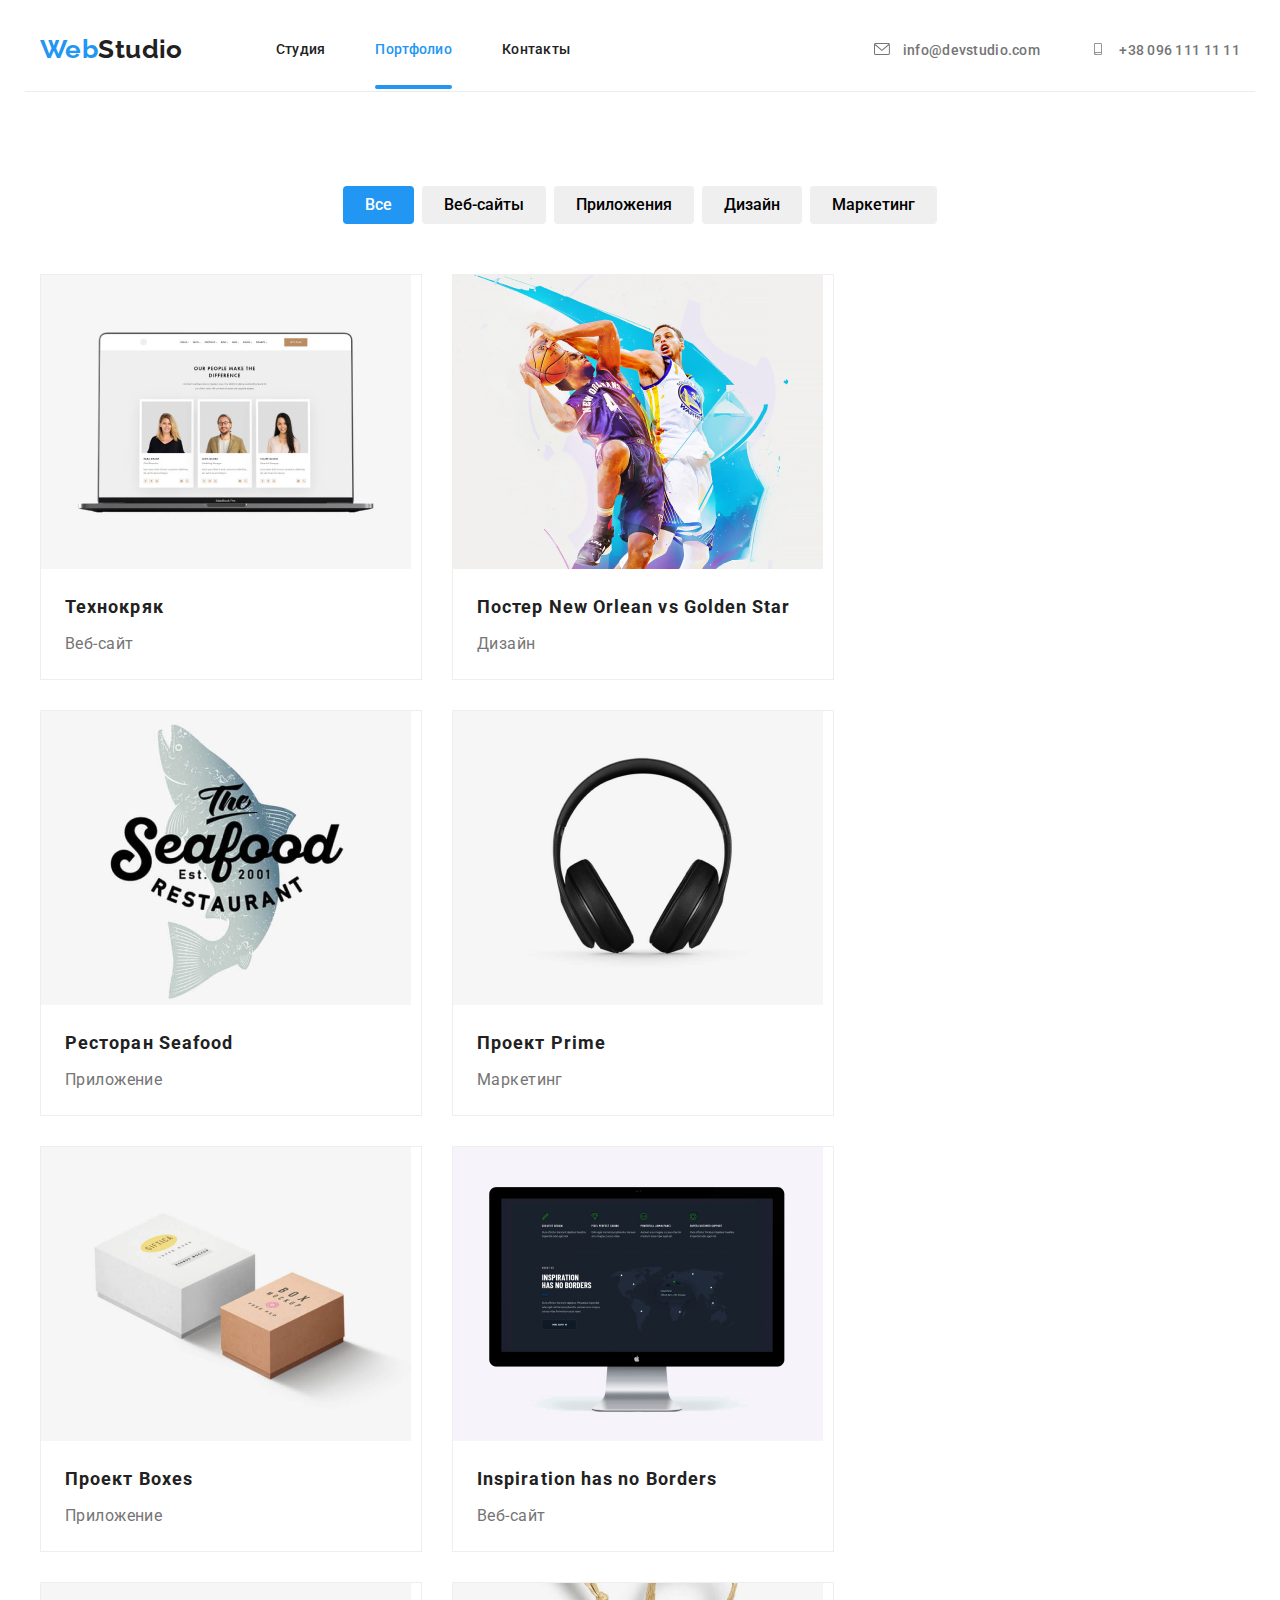
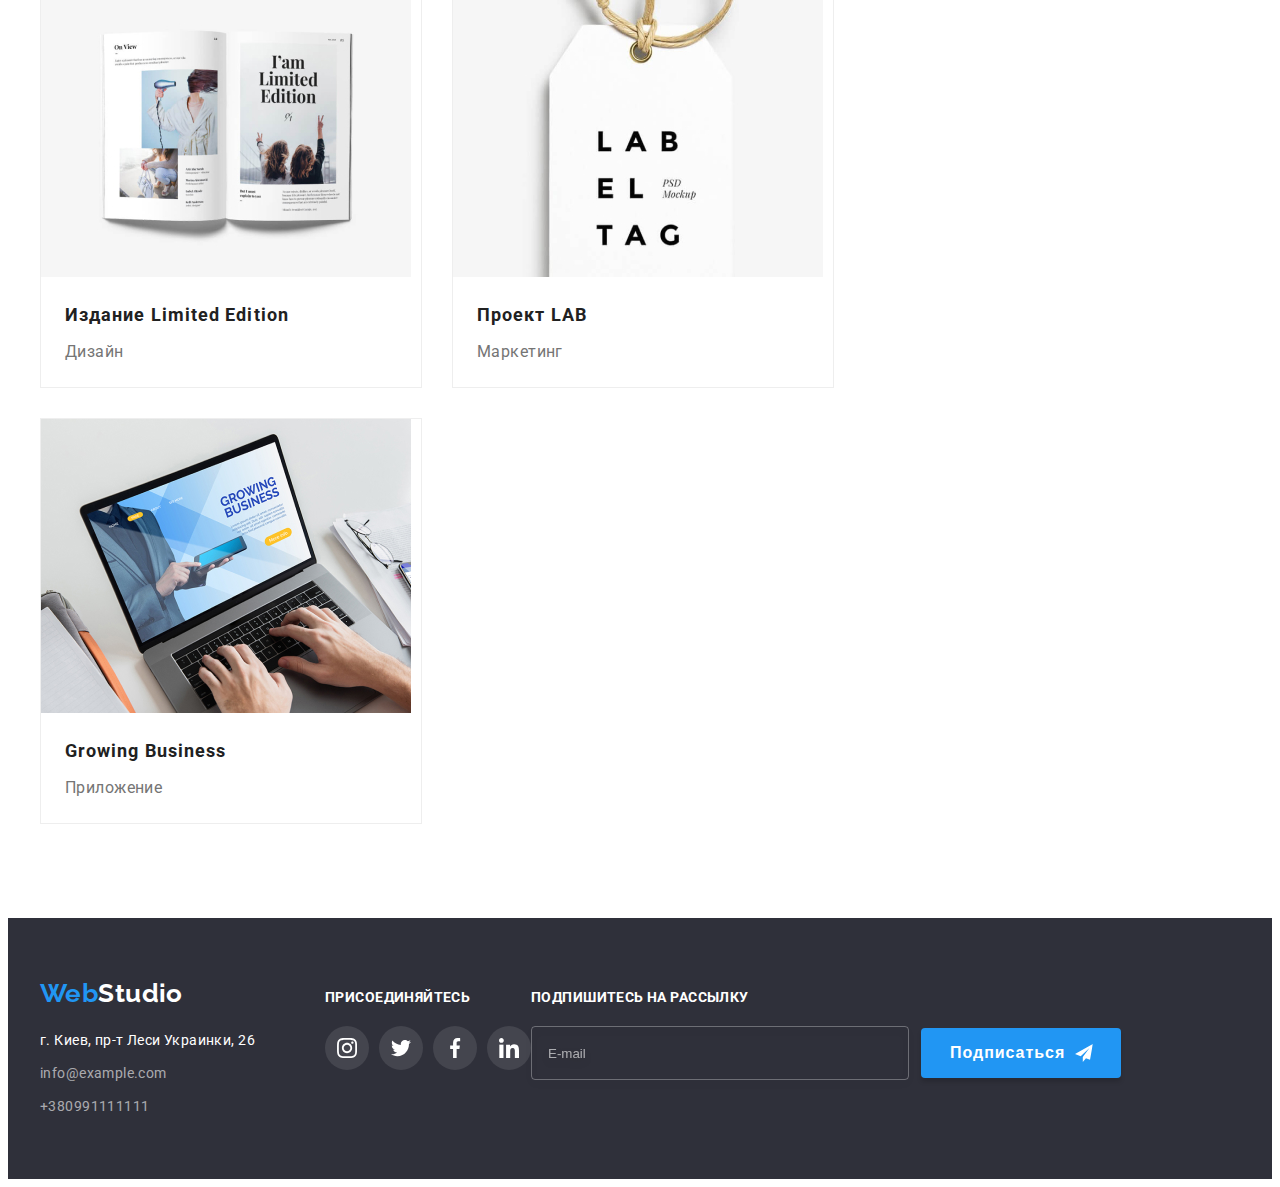
==== portfolio.html @ 0b84aa54 "start" ====
<!DOCTYPE html>
<html lang="en">
<head>
    <meta charset="UTF-8">
    <meta http-equiv="X-UA-Compatible" content="IE=edge">
    <meta name="viewport" content="width=device-width, initial-scale=1.0">
    <title>Portfolio</title>
    <link rel="preconnect" href="https://fonts.googleapis.com">
    <link rel="preconnect" href="https://fonts.gstatic.com" crossorigin>
    <link href="https://fonts.googleapis.com/css2?family=Raleway:wght@700&family=Roboto:wght@400;500;700;900&display=swap" rel="stylesheet">
    <link rel="stylesheet" href="https://cdnjs.cloudflare.com/ajax/libs/modern-normalize/1.1.0/modern-normalize.min.css" integrity="sha512-wpPYUAdjBVSE4KJnH1VR1HeZfpl1ub8YT/NKx4PuQ5NmX2tKuGu6U/JRp5y+Y8XG2tV+wKQpNHVUX03MfMFn9Q==" crossorigin="anonymous" referrerpolicy="no-referrer" />
    <link rel="stylesheet" href="./css/style.css">
</head>
<body>
    <header class="header">
        <div class="container">
            <nav class="header-nav">
                <a href="./index.html" class="logo link">Web<span class="header-logo-span">Studio</span></a>
                <ul class="header-list list">
                    <li class="header-item"><a href="./index.html" class="header-link link">Студия</a></li>
                    <li class="header-item"><a href="#" class="header-link link current">Портфолио</a></li>
                    <li class="header-item"><a href="#" class="header-link link">Контакты</a></li>
                </ul>  
            </nav>   
            <ul class="contact-list list">  
                    <li class="header-item"><a href="mailto:info@devstudio.com" class="header-contacts link">
                        <svg class="header-contact-icon">
                            <use href="./images/icons.svg#icon-mail"></use>
                        </svg>
                        info@devstudio.com</a></li>
                    <li class="header-item"><a href="tel:+380961111111" class="header-contacts link">
                        <svg class="header-contact-icon">
                            <use href="./images/icons.svg#icon-smartphone"></use>
                        </svg>
                        +38 096 111 11 11</a></li>
            </ul>  
        </div>
    </header>
<main>
    <section class="portfolio">
        <div class="container">
            <h1 class="visually-hidden">Портфолио</h1>
            <ul class="portfolio-list-btn list">
                <li class="portfolio-btn-list"><button type="button" class="portfolio-btn list current-btn-portfolio">Все</button></li>
                <li class="portfolio-btn-list"><button type="button" class="portfolio-btn list">Веб-сайты</button></li>
                <li class="portfolio-btn-list"><button type="button" class="portfolio-btn list">Приложения</button></li>
                <li class="portfolio-btn-list"><button type="button" class="portfolio-btn list">Дизайн</button></li>
                <li class="portfolio-btn-list"><button type="button" class="portfolio-btn list">Маркетинг</button></li>
            </ul>
            <ul class="cards-list list">
                <li class="cards-item">
                    <a href="#" class="cards-link link">
                        <div class="animation-overlay">
                            <img src="./images/portfolio1.jpg" alt="Веб-сайт">
                            <p class="overlay">
                                Ресурс предлагает комплексные предложения с разным уровнем функционала и сервисов.
                                Все это позволит посетителю получить исчерпывающие сведения о компании или частном лице.
                            </p>
                        </div>
                        <div class="text-wrapper">
                            <h3 class="portfolio-title">Технокряк</h3>
                            <p class="portfolio-text">Веб-сайт</p>
                        </div>
                    </a>
                </li>
                <li class="cards-item">
                    <a href="#" class="cards-link link">
                        <div class="animation-overlay">
                            <img src="./images/portfolio2.jpg" alt="Постер New Orlean vs Golden Star">
                            <p class="overlay">
                                Ресурс предлагает комплексные предложения с разным уровнем функционала и сервисов.
                                Все это позволит посетителю получить исчерпывающие сведения о компании или частном лице.
                            </p>
                        </div>
                        <div class="text-wrapper">
                            <h3 class="portfolio-title">Постер New Orlean vs Golden Star</h3>
                            <p class="portfolio-text">Дизайн</p>
                        </div>
                    </a>   
                </li>
                <li class="cards-item">
                    <a href="" class="cards-link link">
                        <div class="animation-overlay">
                            <img src="./images/portfolio3.jpg" alt="Ресторан Seafood" width="370">
                            <p class="overlay">
                                Ресурс предлагает комплексные предложения с разным уровнем функционала и сервисов.
                                Все это позволит посетителю получить исчерпывающие сведения о компании или частном лице.
                            </p>
                        </div>        
                        <div class="text-wrapper">
                            <h3 class="portfolio-title">Ресторан Seafood</h3>
                            <p class="portfolio-text">Приложение</p>
                        </div> 
                    </a>
                </li>
                <li class="cards-item">
                    <a href="" class="cards-link link">
                        <div class="animation-overlay">
                            <img src="./images/portfolio4.jpg" alt="Проект Prime" width="370">
                            <p class="overlay">
                                Ресурс предлагает комплексные предложения с разным уровнем функционала и сервисов.
                                Все это позволит посетителю получить исчерпывающие сведения о компании или частном лице.
                            </p>
                        </div>
                        <div class="text-wrapper">
                            <h3 class="portfolio-title">Проект Prime</h3>
                            <p class="portfolio-text">Маркетинг</p>
                        </div>
                    </a>
                </li>
                <li class="cards-item">
                    <a href="#" class="cards-link link">
                        <div class="animation-overlay">
                            <img src="./images/portfolio5.jpg" alt="Проект Boxes" width="370">
                            <p class="overlay">
                                Ресурс предлагает комплексные предложения с разным уровнем функционала и сервисов.
                                Все это позволит посетителю получить исчерпывающие сведения о компании или частном лице.
                            </p>
                        </div>
                        <div class="text-wrapper">
                            <h3 class="portfolio-title">Проект Boxes</h3>
                            <p class="portfolio-text">Приложение</p>
                        </div>
                    </a>
                </li>
                <li class="cards-item">
                    <a href="#" class="cards-link link">
                        <div class="animation-overlay">
                            <img src="./images/portfolio6.jpg" alt="Inspiration has no Borders" width="370">
                            <p class="overlay">
                                Ресурс предлагает комплексные предложения с разным уровнем функционала и сервисов.
                                Все это позволит посетителю получить исчерпывающие сведения о компании или частном лице.
                            </p>
                        </div>
                        <div class="text-wrapper">
                            <h3 class="portfolio-title">Inspiration has no Borders</h3>
                            <p class="portfolio-text">Веб-сайт</p>
                        </div>
                    </a>
                </li>
                <li class="cards-item">
                    <a href="#" class="cards-link link">
                        <div class="animation-overlay">
                            <img src="./images/portfolio7.jpg" alt="Издание Limited Edition" width="370">
                            <p class="overlay">
                                Ресурс предлагает комплексные предложения с разным уровнем функционала и сервисов.
                                Все это позволит посетителю получить исчерпывающие сведения о компании или частном лице.
                            </p>
                        </div>
                        <div class="text-wrapper">
                            <h3 class="portfolio-title">Издание Limited Edition</h3>
                            <p class="portfolio-text">Дизайн</p>
                        </div>
                    </a>
                </li>
                <li class="cards-item">
                    <a href="#" class="cards-link link">
                        <div class="animation-overlay">
                            <img src="./images/portfolio8.jpg" alt="Проект LAB" width="370">
                            <p class="overlay">
                                Ресурс предлагает комплексные предложения с разным уровнем функционала и сервисов.
                                Все это позволит посетителю получить исчерпывающие сведения о компании или частном лице.
                            </p>
                        </div>
                        <div class="text-wrapper">
                            <h3 class="portfolio-title">Проект LAB</h3>
                            <p class="portfolio-text">Маркетинг</p>
                        </div>
                    </a>
                </li>
                <li class="cards-item">
                    <a href="#" class="cards-link link">
                        <div class="animation-overlay">
                            <img src="./images/portfolio9.jpg" alt="Growing Business" width="370">
                            <p class="overlay">
                                Ресурс предлагает комплексные предложения с разным уровнем функционала и сервисов.
                                Все это позволит посетителю получить исчерпывающие сведения о компании или частном лице.
                            </p>
                        </div>
                        <div class="text-wrapper">
                            <h3 class="portfolio-title">Growing Business</h3>
                            <p class="portfolio-text">Приложение</p>
                        </div>
                    </a>
                </li>
            </ul> 
        </div>
    </section>
</main>  
<footer class="footer">
    <div class="container">
        <address class="footer-address">
        <a href="./index.html" class="footer-logo link">Web<span class="footer-logo-span">Studio</span></a>
            <div class="footer-item">
                <ul class="footer-list list">
                    <li><a href="https://goo.gl/maps/cSgDXWEeevy2cfZU7"  class="footer-adress link" target="_blank" rel="noopener, noindex, nofollow" >г. Киев, пр-т Леси Украинки, 26</a></li>
                    <li><a href="mailto:info@example.com"  class="footer-contacts link">info@example.com</a></li>
                    <li><a href="tel:+380991111111"  class="footer-contacts link">+380991111111</a></li>
                </ul>
            </div>
        </address>  
        <div class="join">
            <h2 class="join-title">присоединяйтесь</h2>
            <ul class="join-soc">
                <li class="join-icon list">
                    <a href="" class="join-link">
                        <svg class="join-logo" width="20" height="20">
                            <use href="./images/icons.svg#icon-instagram"></use>
                        </svg>
                    </a>
                </li>
                <li class="join-icon list">
                    <a href="" class="join-link">
                        <svg class="join-logo" width="20" height="20">
                            <use href="./images/icons.svg#icon-twitter"></use>
                        </svg>
                    </a>
                </li>
                <li class="join-icon list">
                    <a href="" class="join-link">
                        <svg class="join-logo" width="20" height="20">
                            <use href="./images/icons.svg#icon-facebook"></use>
                        </svg>
                    </a>
                </li>
                <li class="join-icon list">
                    <a href="" class="join-link">
                        <svg class="join-logo" width="20" height="20">
                            <use href="./images/icons.svg#icon-linkedin"></use>
                        </svg>
                    </a>
                </li>
            </ul>
        </div>
        <form>
            <label class="mailing-label" for="user-email">Подпишитесь на рассылку</label>
            <div class="mailing-list">
                <input type="text" class="mailing-input" name="user-email" id="user-email" placeholder="E-mail">
                <button type="submit" class="submit-btn-mailing">Подписаться
                    <svg class="mailing-send" width="24" height="24">
                        <use href="./images/icons.svg#icon-send"></use>
                    </svg>
                </button>
            </div>
        </form>
    </div>   
</footer>
</body>
</html>
---- css/style.css ----
:root {
    --primarly-black-color: #212121;
    --primarly-gray-color:#757575;
    --hero-color:#2F303A;
    --primarly-white-color:#FFFFFF;
    --accent-color:#2196F3;
    --footer-contacts: rgba(255, 255, 255, 0.6);
    --icon-color: #AFB1B8;

}
p,h1,h2,h3,h4,h5,h6 {
    margin: 0;
}
ul, ol {
    padding-left: 0;
    margin: 0;
}
body {
    font-family: 'Roboto',Tahoma,sans-serif;
    font-size: 14px;
    letter-spacing: 0.03em;
    color: var(--primarly-black-color);
    background-color: var(--primarly-white-color);
}
img {
    display: block;
    max-width: 100%;
    height: auto;
}
.list  {
    list-style: none;
}
.container {
    width: 1200px;
    padding-left: 15px;
    padding-right: 15px;
    margin: 0 auto;
}
.link{
    text-decoration: none;
}
.header-logo-span {
    color: var(--primarly-black-color);
}
.footer-logo-span {
    color: var(--primarly-white-color)
}
.current-btn-portfolio {
    background-color: var(--accent-color);
    color: var(--primarly-white-color);
}
.visually-hidden {
    position: absolute;
    white-space: nowrap;
    width: 1px;
    height: 1px;
    overflow: hidden;
    border: 0;
    padding: 0;
    clip: rect(0 0 0 0);
    clip-path: inset(50%);
    margin: -1px;
  }
  .section {
      padding-top: 94px;
      padding-bottom: 94px;
  }
/* header */
.header .container{
    display: flex;
    align-items: center;
    justify-content: center;
    border-bottom: 1px solid #ECECEC;
}
.header-nav {
    display: flex;
    align-items: center;
}
.header-link {
    display: block;
    padding: 32px 0;
    position: relative;
}
.current::after {
    content: "";
    width: 100%;
    height: 4px;
    position: absolute;
    display: block;
    background-color: var(--accent-color);
    border-radius: 2px;
    bottom: 0;
}

.header-list {
    display: flex;
    align-items: center;
}
.header-item:not(:last-child) {
    margin-right: 50px;
}
.contact-list{
    display: flex;
    margin-left: auto;
    fill: var(--accent-color);
}

.logo {
    font-family: 'Raleway';
    font-style: normal;
    font-weight: 700;
    font-size: 26px;
    line-height: 31px;
    color:var(--accent-color);
    margin-right: 93px;
}

.header-link,.header-contacts {
    font-family: inherit;
    font-weight: 500;
    line-height: 1.14;
    letter-spacing: 0.02em;
    color: var(--primarly-black-color);
    transition: color 250ms cubic-bezier(0.4, 0, 0.2, 1)
}

.header-link:hover,
.header-link:focus {
    color:var(--accent-color)
}

.header-contacts{
    color: var(--primarly-gray-color);
    display: block;
    padding: 32px 0;
}

.header-contacts:hover,
.header-contacts:focus,
.footer-contacts:hover,
.footer-contacts:focus,
.current {
    color:var(--accent-color);
}
.header-contact-icon{
    width: 16px;
    height: 12px;
    fill: currentColor;
    margin-right: 10px;
    padding-top: 3px;
}

/* hero */
.hero-btn {
    min-width: 200px;
    height: 50px;
    box-shadow: 0px 4px 4px rgba(0, 0, 0, 0.15);
    border-radius: 4px;
    font-family: inherit;
    font-weight: 700;
    font-size: 16px;
    line-height: 1.87;
    color: var(--primarly-white-color);
    background-color: var(--accent-color);
    cursor: pointer;
    margin-left: auto;
    margin-right: auto;
    border: none;
}
.hero{
    background-color:var(--hero-color) ;
    padding: 200px 0;
    text-align: center;
    background-image:linear-gradient(
    rgba(47, 48, 58, 0.4),
    rgba(47, 48, 58, 0.4)), 
    url(../images/hero-bg.jpg);
    background-repeat: no-repeat;
    background-size: cover;
    max-width: 1600px;
    margin: 0 auto;
}
.hero-title {
    font-family:inherit;
    font-weight: 900;
    font-size: 44px;
    line-height: 1.36;
    text-align: center;
    letter-spacing: 0.06em;
    text-transform: uppercase;
    color:var(--primarly-white-color);
    max-width: 696px;
    margin-left: auto;
    margin-right: auto;
    margin-bottom: 30px;
}

/* description */
.description {
    padding: 94px 0;
}
.description-list {
    display: flex;
    align-items: center;
}
.description-item:not(:last-child) {
    margin-right: 30px;
}
.description-title{
    font-size: 14px;
    line-height: 1.14;
    text-transform: uppercase;
    color: var(--primarly-black-color);
    margin-bottom: 10px;
}
.description-text {
    font-weight: 400;
    font-size: 14px;
    line-height: 1.71;
    color: var(--primarly-gray-color);
}
.description-soc-item {
    width: 270px;
    height: 120px;
    background-color: #F5F4FA;
    border-radius: 4px;
    display: flex;
    justify-content: center;
    align-items: center;
    margin-bottom: 30px;
}
.description-soc-icon {
    width: 70px;
    height: 70px;
}
/* title */
.about {
    padding-bottom: 94px;
    padding-top: 0;
}
.about-list {
    display: flex;
}
.section-title {
    font-weight: 700;
    font-size: 36px;
    line-height: 42px;
    text-align: center;
    color: var(--primarly-black-color);
    margin-bottom: 50px;

}
.about-item + .about-item {
    margin-left: 30px;
}
.about-overlay {
    position: relative;
}
.about-text{
    position: absolute;
    bottom: 0;
    font-weight: 700;
    font-size: 14px;
    line-height: 1.14;
    text-align: center;
    text-transform: uppercase;
    color: var(--primarly-white-color);
    background-color: rgba(47, 48, 58, 0.8);
    width: 100%;
    height: 70px;
    display: flex;
    justify-content: center;
    align-items: center;
}
/* team */
.team{
    background-color: #F5F4FA;
}
.team-item {
    align-items: center;
}
.team-name {
    font-weight: 500;
    font-size: 16px;
    line-height: 1.18;
    color: var(--primarly-black-color);
    margin-bottom: 10px;
}
.team-role {
    font-weight: 400;
    font-size: 16px;
    line-height: 1.18;
    color: var(--primarly-gray-color);
    margin-bottom: 16px;
}
.team-item {
    flex-basis: calc((100% - 120px)/3);
    margin-left: 30px;
    box-shadow: 0px 1px 3px rgba(0, 0, 0, 0.12), 0px 1px 1px rgba(0, 0, 0, 0.14), 0px 2px 1px rgba(0, 0, 0, 0.2);
    border-radius: 0px 0px 4px 4px;
    background-color: var(--primarly-white-color);
}
.team-list{
    display: flex;
    margin-left: -30px;
}
.team-text {
    text-align: center;
    padding: 30px 10px;
}
.team-name-soc-list {
    display: flex;
    justify-content: center;
}
.team-name-soc-link {
    width: 44px;
    height: 44px;
    background-color:var(--primarly-white-color);
    border-radius: 50%;
    display: flex;
    justify-content: center;
    align-items: center;
    fill: var(--icon-color);
}
.team-name-soc-link:hover,
.team-name-soc-link:focus {
    background-color: var(--accent-color);
    fill: var(--primarly-white-color);
}
.team-name-soc-item + .team-name-soc-item {
    margin-left: 10px;
}
/* clients */
.regular-clients-link {
    width: 170px;
    height: 92px;
    border: 1px solid #AFB1B8;
    box-sizing: border-box;
    border-radius: 4px;
    display: flex;
    justify-content: center;
    align-items: center;
    fill: var(--icon-color);

}
.regular-clients-link:hover,
.regular-clients-link:focus {
    border-color: var(--accent-color);
    fill: var(--accent-color);
}
.clients-item{
    display: flex;
    justify-content: center;
    align-items: center;
}
.clients-list:not(:last-child) {
    margin-right: 30px;
}
/* footer */
.footer {
    background-color: var(--hero-color);
    padding-top: 60px;
    padding-bottom: 60px;
    display: flex;
    align-items: baseline;
}
.footer .container {
    display: flex;
    align-items: baseline;
}
.footer-logo {
    font-family: 'Raleway';
    font-style: normal;
    font-weight: 700;
    font-size: 26px;
    line-height: 31px;
    color:var(--accent-color);
    display: block;
    margin-bottom: 20px;
}
.footer-list li:not(:last-child) {
    margin-bottom: 9px;
}
.footer-adress{
    font-family:inherit;
    font-style: normal;
    font-weight: 400;
    line-height: 1.71;
    color: var(--primarly-white-color)
}
.footer-contacts,
.footer-adress {
    font-family:inherit;
    font-style: normal;
    font-weight: 400;
    line-height: 1.71;
    color: var(--primarly-gray-color);
}
.footer-contacts {
    color: var(--footer-contacts);
}
.footer-adress {
    color: var(--primarly-white-color);
    padding-bottom: 9px;
}
.footer-item{
    display: flex;
    align-items: baseline;
    margin-top: 9px;
}
.footer-logo-item {
    padding-bottom: 20px;
}
.footer-mail{
    margin-bottom: 9px;
}
.join {
    margin-left: 70px;
}
.join-title {
    font-family: inherit;
    font-style: normal;
    font-weight: 700;
    font-size: 14px;
    line-height: 1.14;
    text-transform: uppercase;
    color: var(--primarly-white-color);
    margin-bottom: 20px;
}
.join-soc {
    display: flex;
    justify-content: center;
}
.join-icon + .join-icon{
    margin-left: 10px;
}
.join-link{
    display: flex;
    justify-content: center;
    align-items: center;
    width: 44px;
    height: 44px;
    background-color: rgba(255, 255, 255, 0.1);
    border-radius: 50%;
    fill: var(--primarly-white-color);
}
.join-link:hover,
.join-link:focus {
    background-color: var(--accent-color);
    fill: var(--primarly-white-color);
}
/* portfolio */
.portfolio {
    padding: 94px 0;
}
.portfolio-btn, .current-btn-portfolio {
    font-family: inherit;
    border-radius: 4px;
    border: none;
    padding: 6px 22px;
    font-style: normal;
    font-weight: 500;
    font-size: 16px;
    line-height: 26px;
    cursor: pointer;
}
.portfolio-btn-list:not(:last-child) {
    margin-right: 8px;
}
.portfolio-btn:hover,
.portfolio-btn:focus {
    background-color: var(--accent-color);
    color: var(--primarly-white-color);
    box-shadow: 0px 3px 1px rgba(0, 0, 0, 0.1), 0px 1px 2px rgba(0, 0, 0, 0.08), 0px 2px 2px rgba(0, 0, 0, 0.12);
}
.portfolio-list-btn {
    display: flex;
    align-items: center;
    justify-content: center;
    margin-bottom: 50px;
}
.cards-list {
    display: flex;
    flex-wrap: wrap;
    margin-left: -30px;
    margin-bottom: -30px;
}
.cards-item {
    margin-left: 30px;
    margin-bottom: 30px;
    width: calc((100% - 90px) / 3);
    background-color: var(--primarly-white-color);
    border: 1px solid #EEEEEE;
}

.cards-link:hover,
.cards-link:focus {
    cursor: pointer;
    box-shadow: 0px 1px 1px rgba(0, 0, 0, 0.12), 0px 4px 4px rgba(0, 0, 0, 0.06), 1px 4px 6px rgba(0, 0, 0, 0.16);
}
.cards-link:hover .overlay,
.cards-link:focus .overlay {
    transform: translateY(0%);
} 
.animation-overlay {
    position: relative;
    overflow: hidden;
}
.overlay {
    position: absolute;
    top: 0;
    font-weight: 400;
    font-size: 18px;
    line-height: 1.56;
    color: var(--primarly-white-color);
    background-color: rgba(33, 150, 243, 0.9);
    padding: 63px 24px;
    width: 100%;
    height: 100%;
    transform: translateY(100%);
    transition: transform 250ms linear;
}
.text-wrapper {
    padding: 20px 24px;
}
.portfolio-title {
    margin-bottom: 4px;
    font-weight: 700;
    font-size: 18px;
    line-height: 2;
    letter-spacing: 0.06em;
    color: var(--primarly-black-color);
}
.portfolio-text {
    color: var(--primarly-gray-color);
    font-weight: 400;
    font-size: 16px;
    line-height: 1.88;
}
/* backdrop */
.backdrop {
    position: fixed;
    width: 100%;
    height: 100%;
    top: 0;
    background-color: rgba(0, 0, 0, 0.2);
    transition: opacity 250ms, visibility 250ms;
}
.modal {
    width: 528px;
    min-height: 581px;
    background-color: var(--primarly-white-color);
    box-shadow: 0px 1px 3px rgba(0, 0, 0, 0.12), 0px 1px 1px rgba(0, 0, 0, 0.14), 0px 2px 1px rgba(0, 0, 0, 0.2);
    border-radius: 4px;
    position: absolute;
    padding: 40px;
    top: 50%;
    left: 50%;
    transform: translate(-50%, -50%);
}
.modal-closed-btn {
    position: absolute;
    top: 8px;
    right: 8px;
    width: 30px;
    height: 30px;
    border-radius:50%;
    background-color: transparent;
    border: 1px solid rgba(0, 0, 0, 0.1);
    cursor: pointer;
    box-sizing: border-box;
}
.modal-closed-btn:hover,
.modal-closed-btn:focus {
    fill: var(--accent-color);
    transition: fill 250ms;
}
.is-hidden {
    opacity: 0;
    pointer-events: none;
    visibility: hidden;
}
.modal-field {
    margin-bottom: 10px;
}
.modal-field-area {
    margin-bottom: 20px;
}
.modal-field-policy {
    margin-bottom: 30px;
}
.modal-title {
    font-weight: 700;
    font-size: 20px;
    line-height: 0.76;
    text-align: center;
    color: var(--primarly-black-color);
    margin-bottom: 12px;
}
.modal-input {
    width: 100%;
    height: 40px;
    box-sizing: border-box;
    border-radius: 4px;
    border: 1px solid rgba(33, 33, 33, 0.2);
    padding-left: 42px;
    outline: none;
    transition: border-color 250ms cubic-bezier(0.4, 0, 0.2, 1)
}
.modal-input:focus {
    border-color: var(--accent-color);
}
.modal-input:focus + .input-icon {
    fill: var(--accent-color);
}
.modal-input-wrap {
    position: relative;
}
.input-icon {
    position: absolute;
    left: 15px;
    top: 50%;
    transform: translateY(-50%);
    transition: fill 250ms cubic-bezier(0.4, 0, 0.2, 1);
}
.modal-label {
    font-weight: 400;
    font-size: 12px;
    line-height: 1.16;
    letter-spacing: 0.01em;
    color: var(--primarly-gray-color);
    margin-bottom: 4px;
    display: block;
}
.modal-text {
    box-sizing: border-box;
    width: 448px;
    height: 120px;
    border-radius: 4px;
    border: 1px solid rgba(33, 33, 33, 0.2);
    padding: 16px 12px;
    resize: none;
}
.check-text {
    font-size: 14px;
    color: var(--primarly-gray-color);
    display: flex;
    align-items: center;
    justify-content: center;
    margin-bottom: 30px;
}
.check-text::before {
    content: '';
    width: 16px;
    height: 15px;
    border: 2px solid var(--primarly-black-color);
    border-radius: 3px;
    margin-right: 9px;
}
.input-check:checked + .check-text::before {
    background-color: var(--accent-color);
    border: none;
    background-image: url(../images/check.svg);
    background-repeat: no-repeat;
    background-position: center;
}
.policy {
    margin-left: 4px;
    color: var(--accent-color);
}
.submit-btn-modal {
    display: flex;
    align-items: center;
    justify-content: center;
}
.submit-modal {
    width: 200px;
    height: 50px;
    font-size: 16px;
    font-weight: 700;
    line-height: 1.88;
    letter-spacing: 0.06em;
    box-shadow: 0px 4px 4px rgba(0, 0, 0, 0.15);
    border-radius: 4px;
    border: none;
    color: var(--primarly-white-color);
    background-color: var(--accent-color);
    display: flex;
    align-items: center;
    justify-content: center;
    cursor: pointer;
}
.mailing {
    margin-left: 93px;
}
.mailing-list{
    display: flex;
    align-items: center;
    justify-content: center;
}
.mailing-label {
    display: flex;
    width: 219px;
    height: 16px;
    font-weight: 700;
    line-height: 1.14;
    text-transform: uppercase;
    color: var(--primarly-white-color);
    margin-bottom: 20px;
    cursor: pointer;
}
.mailing-input {
    width: 358px;
    height: 50px;
    border: 1px solid rgba(255, 255, 255, 0.3);
    filter: drop-shadow(0px 4px 4px rgba(0, 0, 0, 0.15));
    border-radius: 4px;
    background-color: transparent;
    padding-left: 16px;
    color: var(--primarly-white-color);
}
.mailing-input::placeholder {
    color: rgba(255, 255, 255, 0.6)
}
.submit-btn-mailing {
    display: flex;
    align-items: center;
    justify-content: center;
    width: 200px;
    height: 50px;
    padding: 10px 28px 10px 29px;
    font-weight: 700;
    font-size: 16px;
    line-height: 1.88;
    letter-spacing: 0.06em;
    color: var(--primarly-white-color);
    background-color: var(--accent-color);
    box-shadow: 0px 4px 4px rgba(0, 0, 0, 0.15);
    border-radius: 4px;
    border: none;
    margin-left: 12px;
}
.mailing-send {
    margin-left: 10px;
    fill: var(--primarly-white-color);
}
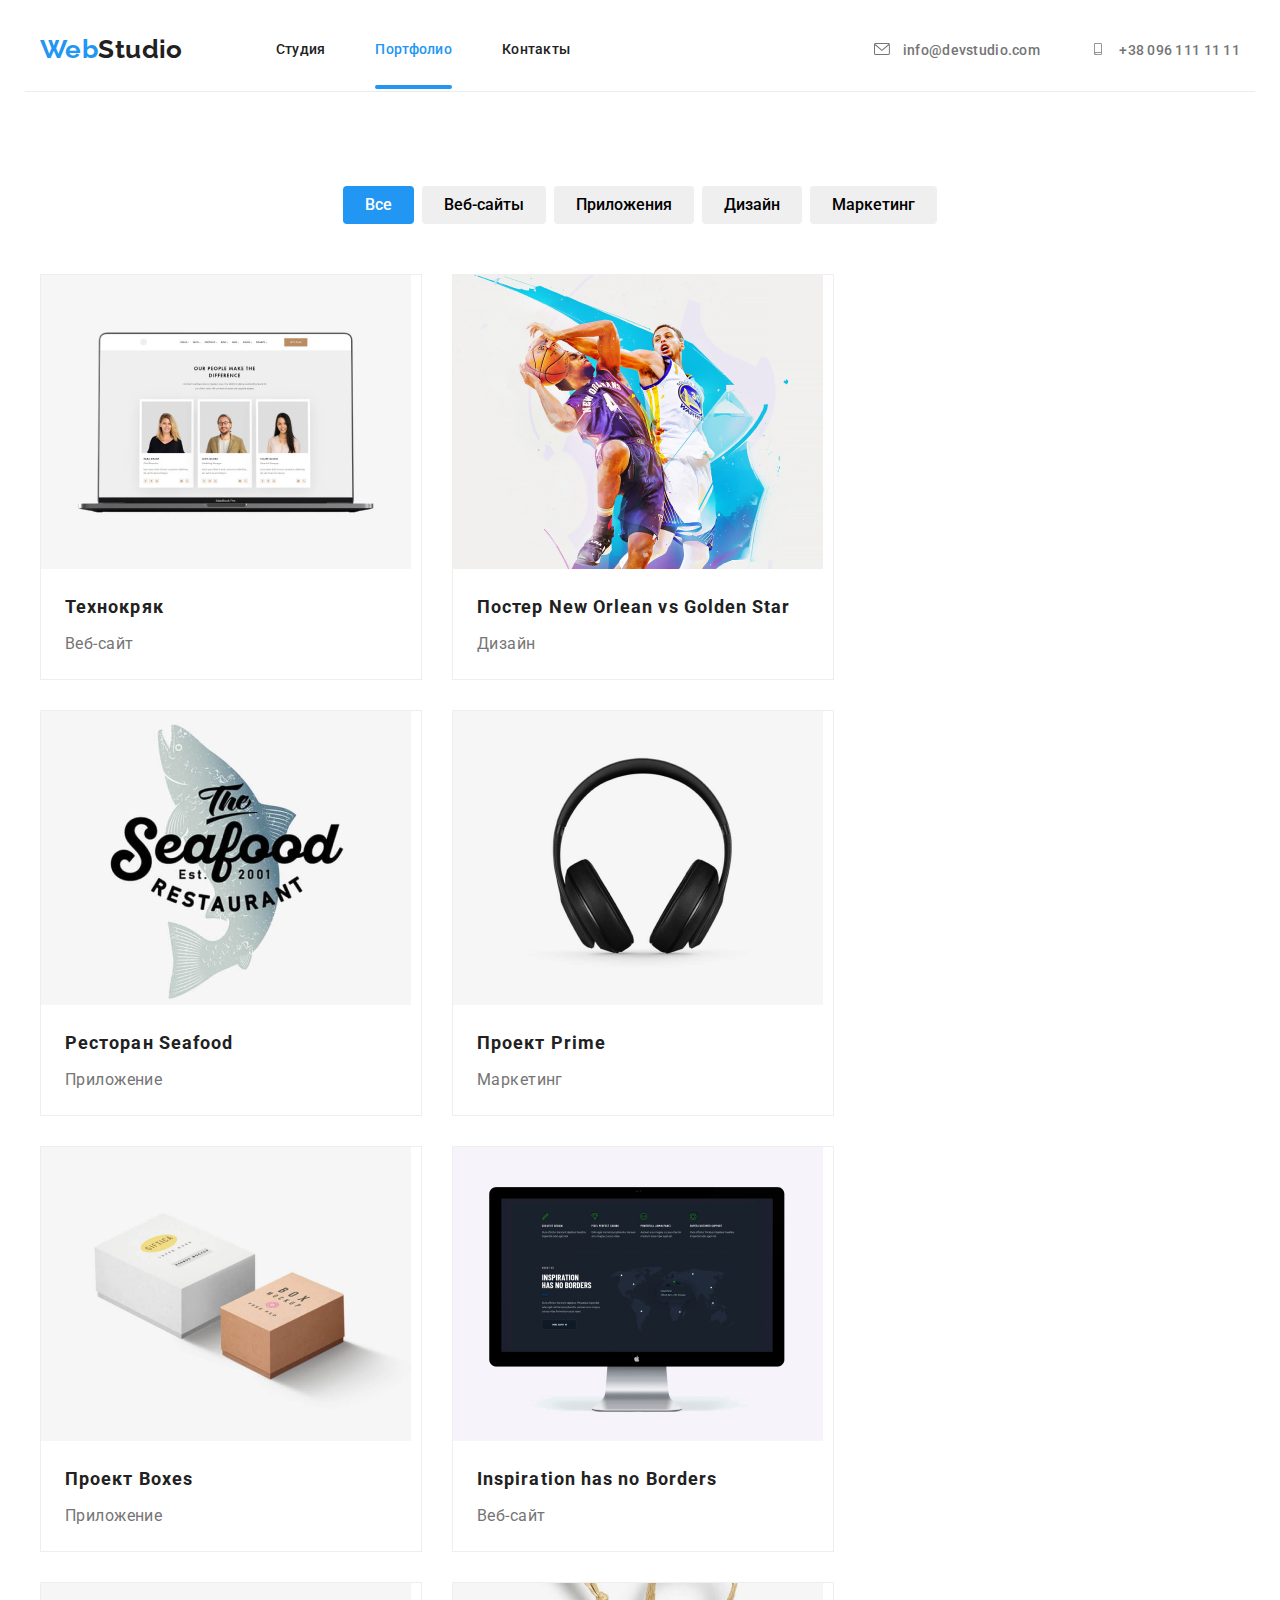
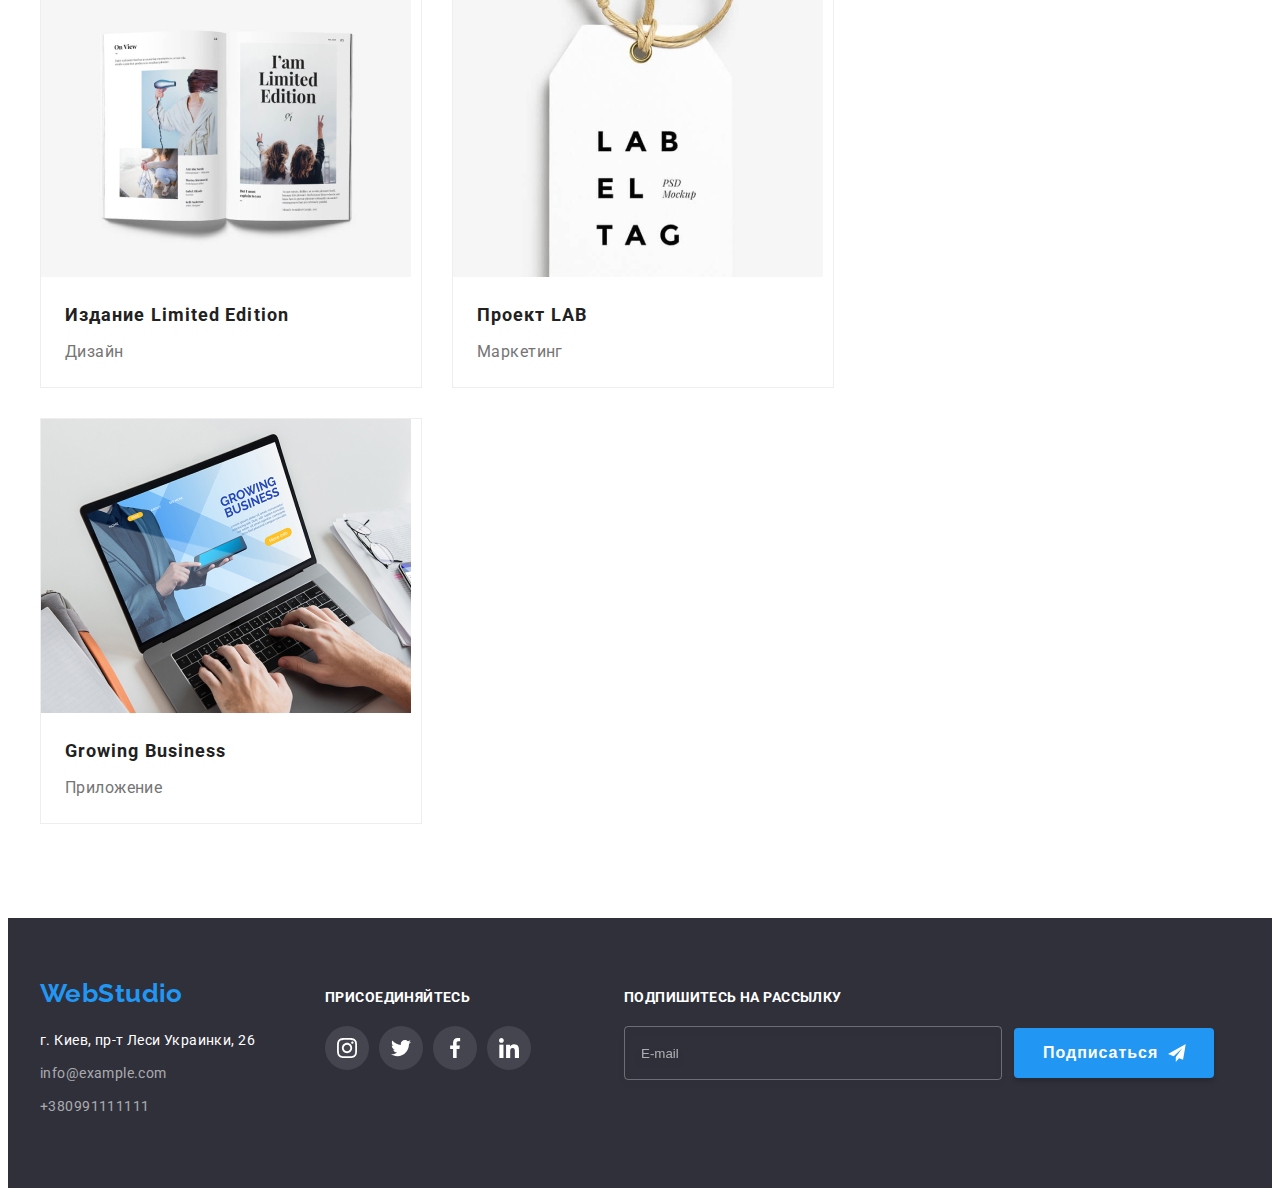
==== commit 1182037f: "first try" ====
--- a/portfolio.html
+++ b/portfolio.html
@@ -9,27 +9,27 @@
     <link rel="preconnect" href="https://fonts.gstatic.com" crossorigin>
     <link href="https://fonts.googleapis.com/css2?family=Raleway:wght@700&family=Roboto:wght@400;500;700;900&display=swap" rel="stylesheet">
     <link rel="stylesheet" href="https://cdnjs.cloudflare.com/ajax/libs/modern-normalize/1.1.0/modern-normalize.min.css" integrity="sha512-wpPYUAdjBVSE4KJnH1VR1HeZfpl1ub8YT/NKx4PuQ5NmX2tKuGu6U/JRp5y+Y8XG2tV+wKQpNHVUX03MfMFn9Q==" crossorigin="anonymous" referrerpolicy="no-referrer" />
-    <link rel="stylesheet" href="./css/style.css">
+    <link rel="stylesheet" href="./css/main.css">
 </head>
 <body>
     <header class="header">
         <div class="container">
-            <nav class="header-nav">
-                <a href="./index.html" class="logo link">Web<span class="header-logo-span">Studio</span></a>
-                <ul class="header-list list">
-                    <li class="header-item"><a href="./index.html" class="header-link link">Студия</a></li>
-                    <li class="header-item"><a href="#" class="header-link link current">Портфолио</a></li>
-                    <li class="header-item"><a href="#" class="header-link link">Контакты</a></li>
+            <nav class="nav header__nav">
+                <a href="./index.html" class="logo link">Web<span class="logo__span">Studio</span></a>
+                <ul class="list header__list list">
+                    <li class="item header__item"><a href="/index.html" class="link header__link link">Студия</a></li>
+                    <li class="item header__item"><a href="#" class="link header__link link current">Портфолио</a></li>
+                    <li class="item header__item"><a href="#" class="link header__link link">Контакты</a></li>
                 </ul>  
             </nav>   
-            <ul class="contact-list list">  
-                    <li class="header-item"><a href="mailto:info@devstudio.com" class="header-contacts link">
-                        <svg class="header-contact-icon">
+            <ul class="contact contact__list list">  
+                    <li class="item header__item"><a href="mailto:info@devstudio.com" class="contacts header__contacts link">
+                        <svg class="icon contacts__icon">
                             <use href="./images/icons.svg#icon-mail"></use>
                         </svg>
                         info@devstudio.com</a></li>
-                    <li class="header-item"><a href="tel:+380961111111" class="header-contacts link">
-                        <svg class="header-contact-icon">
+                    <li class="header-item"><a href="tel:+380961111111" class="contacts header__contacts link">
+                        <svg class="icon contacts__icon">
                             <use href="./images/icons.svg#icon-smartphone"></use>
                         </svg>
                         +38 096 111 11 11</a></li>
@@ -188,62 +188,62 @@
     </section>
 </main>  
 <footer class="footer">
-    <div class="container">
-        <address class="footer-address">
-        <a href="./index.html" class="footer-logo link">Web<span class="footer-logo-span">Studio</span></a>
-            <div class="footer-item">
-                <ul class="footer-list list">
-                    <li><a href="https://goo.gl/maps/cSgDXWEeevy2cfZU7"  class="footer-adress link" target="_blank" rel="noopener, noindex, nofollow" >г. Киев, пр-т Леси Украинки, 26</a></li>
-                    <li><a href="mailto:info@example.com"  class="footer-contacts link">info@example.com</a></li>
-                    <li><a href="tel:+380991111111"  class="footer-contacts link">+380991111111</a></li>
+        <div class="container">
+            <address class="footer__address">
+            <a href="./index.html" class="footer-logo link">Web<span class="footer-logo-span">Studio</span></a>
+                <div class="footer__item">
+                    <ul class="footer__list list">
+                        <li><a href="https://goo.gl/maps/cSgDXWEeevy2cfZU7"  class="footer__address link" target="_blank" rel="noopener, noindex, nofollow" >г. Киев, пр-т Леси Украинки, 26</a></li>
+                        <li><a href="mailto:info@example.com"  class="footer__contacts link">info@example.com</a></li>
+                        <li><a href="tel:+380991111111"  class="footer__contacts link">+380991111111</a></li>
+                    </ul>
+                </div>
+            </address>  
+            <div class="join">
+                <h2 class="join__title">присоединяйтесь</h2>
+                <ul class="join__soc">
+                    <li class="join__icon list">
+                        <a href="" class="join__link">
+                            <svg class="join__logo" width="20" height="20">
+                                <use href="./images/icons.svg#icon-instagram"></use>
+                            </svg>
+                        </a>
+                    </li>
+                    <li class="join__icon list">
+                        <a href="" class="join__link">
+                            <svg class="join__logo" width="20" height="20">
+                                <use href="./images/icons.svg#icon-twitter"></use>
+                            </svg>
+                        </a>
+                    </li>
+                    <li class="join__icon list">
+                        <a href="" class="join__link">
+                            <svg class="join__logo" width="20" height="20">
+                                <use href="./images/icons.svg#icon-facebook"></use>
+                            </svg>
+                        </a>
+                    </li>
+                    <li class="join__icon list">
+                        <a href="" class="join__link">
+                            <svg class="join__logo" width="20" height="20">
+                                <use href="./images/icons.svg#icon-linkedin"></use>
+                            </svg>
+                        </a>
+                    </li>
                 </ul>
             </div>
-        </address>  
-        <div class="join">
-            <h2 class="join-title">присоединяйтесь</h2>
-            <ul class="join-soc">
-                <li class="join-icon list">
-                    <a href="" class="join-link">
-                        <svg class="join-logo" width="20" height="20">
-                            <use href="./images/icons.svg#icon-instagram"></use>
-                        </svg>
-                    </a>
-                </li>
-                <li class="join-icon list">
-                    <a href="" class="join-link">
-                        <svg class="join-logo" width="20" height="20">
-                            <use href="./images/icons.svg#icon-twitter"></use>
-                        </svg>
-                    </a>
-                </li>
-                <li class="join-icon list">
-                    <a href="" class="join-link">
-                        <svg class="join-logo" width="20" height="20">
-                            <use href="./images/icons.svg#icon-facebook"></use>
-                        </svg>
-                    </a>
-                </li>
-                <li class="join-icon list">
-                    <a href="" class="join-link">
-                        <svg class="join-logo" width="20" height="20">
-                            <use href="./images/icons.svg#icon-linkedin"></use>
-                        </svg>
-                    </a>
-                </li>
-            </ul>
-        </div>
-        <form>
-            <label class="mailing-label" for="user-email">Подпишитесь на рассылку</label>
-            <div class="mailing-list">
-                <input type="text" class="mailing-input" name="user-email" id="user-email" placeholder="E-mail">
-                <button type="submit" class="submit-btn-mailing">Подписаться
-                    <svg class="mailing-send" width="24" height="24">
-                        <use href="./images/icons.svg#icon-send"></use>
-                    </svg>
-                </button>
-            </div>
-        </form>
-    </div>   
-</footer>
+                <form class="mailing">
+                    <label class="mailing__label" for="user-email">Подпишитесь на рассылку</label>
+                    <div class="mailing__list">
+                        <input type="text" class="mailing__input" name="user-email" id="user-email" placeholder="E-mail" required>
+                        <button type="submit" class="mailing__btn">Подписаться
+                            <svg class="mailing__send" width="24" height="24">
+                                <use href="./images/icons.svg#icon-send"></use>
+                            </svg>
+                        </button>
+                    </div>
+                </form>
+        </div>   
+    </footer>
 </body>
 </html>--- a/css/main.css
+++ b/css/main.css
@@ -0,0 +1,772 @@
+.header .container {
+  display: flex;
+  align-items: center;
+  justify-content: center;
+  border-bottom: 1px solid #ECECEC;
+}
+
+.header__nav {
+  display: flex;
+  align-items: center;
+}
+.header__nav .logo__span {
+  color: var(--primarly-black-color);
+}
+
+.current::after {
+  content: "";
+  width: 100%;
+  height: 4px;
+  position: absolute;
+  display: block;
+  background-color: var(--accent-color);
+  border-radius: 2px;
+  bottom: 0;
+}
+
+.header__list {
+  display: flex;
+  align-items: center;
+}
+
+.header__item:not(:last-child) {
+  margin-right: 50px;
+}
+
+.contact__list {
+  display: flex;
+  margin-left: auto;
+  fill: var(--accent-color);
+}
+
+.logo {
+  font-family: "Raleway";
+  font-style: normal;
+  font-weight: 700;
+  font-size: 26px;
+  line-height: 31px;
+  color: var(--accent-color);
+  margin-right: 93px;
+}
+
+.header__link {
+  display: block;
+  padding: 32px 0;
+  position: relative;
+  font-family: inherit;
+  font-weight: 500;
+  line-height: 1.14;
+  letter-spacing: 0.02em;
+  color: var(--primarly-black-color);
+  transition: color 250ms cubic-bezier(0.4, 0, 0.2, 1);
+}
+.header__link:hover, .header__link:focus, .header__link.current {
+  color: var(--accent-color);
+}
+
+.header__contacts {
+  font-family: inherit;
+  font-weight: 500;
+  line-height: 1.14;
+  letter-spacing: 0.02em;
+  transition: color 250ms cubic-bezier(0.4, 0, 0.2, 1);
+  color: var(--primarly-gray-color);
+  display: block;
+  padding: 32px 0;
+}
+.header__contacts:hover, .header__contacts:focus {
+  color: var(--accent-color);
+}
+
+.contacts__icon {
+  width: 16px;
+  height: 12px;
+  fill: currentColor;
+  margin-right: 10px;
+  padding-top: 3px;
+}
+
+.description {
+  display: flex;
+  align-items: center;
+}
+.description__item:not(:last-child) {
+  margin-right: 30px;
+}
+.description__title {
+  font-size: 14px;
+  line-height: 1.14;
+  text-transform: uppercase;
+  color: var(--primarly-black-color);
+  margin-bottom: 10px;
+}
+.description__text {
+  font-weight: 400;
+  font-size: 14px;
+  line-height: 1.71;
+  color: var(--primarly-gray-color);
+}
+.description__soc {
+  width: 270px;
+  height: 120px;
+  background-color: #F5F4FA;
+  border-radius: 4px;
+  display: flex;
+  justify-content: center;
+  align-items: center;
+  margin-bottom: 30px;
+}
+.description__icon {
+  width: 70px;
+  height: 70px;
+}
+
+.section {
+  padding-top: 94px;
+  padding-bottom: 94px;
+}
+
+.hero {
+  background-color: var(--hero-color);
+  padding: 200px 0;
+  text-align: center;
+  background-image: linear-gradient(rgba(47, 48, 58, 0.4), rgba(47, 48, 58, 0.4)), url(../images/hero-bg.jpg);
+  background-repeat: no-repeat;
+  background-size: cover;
+  max-width: 1600px;
+  margin: 0 auto;
+}
+.hero__title {
+  font-family: inherit;
+  font-weight: 900;
+  font-size: 44px;
+  line-height: 1.36;
+  text-align: center;
+  letter-spacing: 0.06em;
+  text-transform: uppercase;
+  color: var(--primarly-white-color);
+  max-width: 696px;
+  margin-left: auto;
+  margin-right: auto;
+  margin-bottom: 30px;
+}
+
+.about {
+  padding-bottom: 94px;
+  padding-top: 0;
+}
+.about__list {
+  display: flex;
+}
+.about__text {
+  position: absolute;
+  bottom: 0;
+  font-weight: 700;
+  font-size: 14px;
+  line-height: 1.14;
+  text-align: center;
+  text-transform: uppercase;
+  color: var(--primarly-white-color);
+  background-color: rgba(47, 48, 58, 0.8);
+  width: 100%;
+  height: 70px;
+  display: flex;
+  justify-content: center;
+  align-items: center;
+}
+.about__overlay {
+  position: relative;
+}
+
+.about__title,
+.team__title,
+.clients__title {
+  font-weight: 700;
+  font-size: 36px;
+  line-height: 42px;
+  text-align: center;
+  color: var(--primarly-black-color);
+  margin-bottom: 50px;
+}
+
+.about__item + .about__item {
+  margin-left: 30px;
+}
+
+.team {
+  background-color: #F5F4FA;
+}
+
+.team-text__name {
+  font-weight: 500;
+  font-size: 16px;
+  line-height: 1.18;
+  color: var(--primarly-black-color);
+  margin-bottom: 10px;
+}
+
+.team-list {
+  display: flex;
+  margin-left: -30px;
+}
+.team-list__item {
+  align-items: center;
+  flex-basis: calc((100% - 120px) / 3);
+  margin-left: 30px;
+  box-shadow: 0px 1px 3px rgba(0, 0, 0, 0.12), 0px 1px 1px rgba(0, 0, 0, 0.14), 0px 2px 1px rgba(0, 0, 0, 0.2);
+  border-radius: 0px 0px 4px 4px;
+  background-color: var(--primarly-white-color);
+}
+
+.team-text {
+  text-align: center;
+  padding: 30px 10px;
+}
+.team-text__role {
+  font-weight: 400;
+  font-size: 16px;
+  line-height: 1.18;
+  color: var(--primarly-gray-color);
+  margin-bottom: 16px;
+}
+
+.team-soc {
+  display: flex;
+  justify-content: center;
+}
+.team-soc__link {
+  width: 44px;
+  height: 44px;
+  background-color: var(--primarly-white-color);
+  border-radius: 50%;
+  display: flex;
+  justify-content: center;
+  align-items: center;
+  fill: var(--icon-color);
+}
+.team-soc__link:hover, .team-soc__link:focus {
+  background-color: var(--accent-color);
+  fill: var(--primarly-white-color);
+}
+.team-soc__item + .team-soc__item {
+  margin-left: 10px;
+}
+
+.clients-item {
+  display: flex;
+  justify-content: center;
+  align-items: center;
+}
+.clients-item__link {
+  width: 170px;
+  height: 92px;
+  border: 1px solid #AFB1B8;
+  box-sizing: border-box;
+  border-radius: 4px;
+  display: flex;
+  justify-content: center;
+  align-items: center;
+  fill: var(--icon-color);
+}
+.clients-item__link:hover, .clients-item__link:focus {
+  border-color: var(--accent-color);
+  fill: var(--accent-color);
+}
+.clients-item__list:not(:last-child) {
+  margin-right: 30px;
+}
+
+.footer {
+  background-color: var(--hero-color);
+  padding-top: 60px;
+  padding-bottom: 60px;
+  display: flex;
+  align-items: baseline;
+}
+.footer .container {
+  display: flex;
+  align-items: baseline;
+}
+.footer-logo {
+  font-family: "Raleway";
+  font-style: normal;
+  font-weight: 700;
+  font-size: 26px;
+  line-height: 31px;
+  color: var(--accent-color);
+  display: block;
+  margin-bottom: 20px;
+}
+.footer__list li:not(:last-child) {
+  margin-bottom: 9px;
+}
+.footer__address {
+  font-family: inherit;
+  font-style: normal;
+  font-weight: 400;
+  line-height: 1.71;
+  color: var(--primarly-white-color);
+}
+.footer__contacts, .footer__address {
+  font-family: inherit;
+  font-style: normal;
+  font-weight: 400;
+  line-height: 1.71;
+  color: var(--primarly-gray-color);
+}
+.footer__contacts {
+  color: var(--footer-contacts);
+}
+.footer__contacts:hover, .footer__contacts:focus,
+.footer__contacts .current {
+  color: var(--accent-color);
+}
+.footer__address {
+  color: var(--primarly-white-color);
+  padding-bottom: 9px;
+}
+.footer__item {
+  display: flex;
+  align-items: baseline;
+  margin-top: 9px;
+}
+.footer-logo-item {
+  padding-bottom: 20px;
+}
+.footer-mail {
+  margin-bottom: 9px;
+}
+
+.join {
+  margin-left: 70px;
+}
+.join__title {
+  font-family: inherit;
+  font-style: normal;
+  font-weight: 700;
+  font-size: 14px;
+  line-height: 1.14;
+  text-transform: uppercase;
+  color: var(--primarly-white-color);
+  margin-bottom: 20px;
+}
+.join__soc {
+  display: flex;
+  justify-content: center;
+}
+.join__icon + .join__icon {
+  margin-left: 10px;
+}
+.join__link {
+  display: flex;
+  justify-content: center;
+  align-items: center;
+  width: 44px;
+  height: 44px;
+  background-color: rgba(255, 255, 255, 0.1);
+  border-radius: 50%;
+  fill: var(--primarly-white-color);
+}
+.join__link:hover, .join__link:focus {
+  background-color: var(--accent-color);
+  fill: var(--primarly-white-color);
+}
+
+.cards-list {
+  display: flex;
+  flex-wrap: wrap;
+  margin-left: -30px;
+  margin-bottom: -30px;
+}
+
+.cards-item {
+  margin-left: 30px;
+  margin-bottom: 30px;
+  width: calc((100% - 90px) / 3);
+  background-color: var(--primarly-white-color);
+  border: 1px solid #EEEEEE;
+}
+
+.cards-link:hover,
+.cards-link:focus {
+  cursor: pointer;
+  box-shadow: 0px 1px 1px rgba(0, 0, 0, 0.12), 0px 4px 4px rgba(0, 0, 0, 0.06), 1px 4px 6px rgba(0, 0, 0, 0.16);
+}
+.cards-link:hover:hover .overlay, .cards-link:hover:focus .overlay,
+.cards-link:focus:hover .overlay,
+.cards-link:focus:focus .overlay {
+  transform: translateY(0%);
+}
+
+.text-wrapper {
+  padding: 20px 24px;
+}
+
+.portfolio-title {
+  margin-bottom: 4px;
+  font-weight: 700;
+  font-size: 18px;
+  line-height: 2;
+  letter-spacing: 0.06em;
+  color: var(--primarly-black-color);
+}
+
+.portfolio-text {
+  color: var(--primarly-gray-color);
+  font-weight: 400;
+  font-size: 16px;
+  line-height: 1.88;
+}
+
+.backdrop {
+  position: fixed;
+  width: 100%;
+  height: 100%;
+  top: 0;
+  background-color: rgba(0, 0, 0, 0.2);
+  transition: opacity 250ms, visibility 250ms;
+}
+
+.modal {
+  width: 528px;
+  min-height: 581px;
+  background-color: var(--primarly-white-color);
+  box-shadow: 0px 1px 3px rgba(0, 0, 0, 0.12), 0px 1px 1px rgba(0, 0, 0, 0.14), 0px 2px 1px rgba(0, 0, 0, 0.2);
+  border-radius: 4px;
+  position: absolute;
+  padding: 40px;
+  top: 50%;
+  left: 50%;
+  transform: translate(-50%, -50%);
+}
+.modal__title {
+  font-weight: 700;
+  font-size: 20px;
+  line-height: 0.76;
+  text-align: center;
+  color: var(--primarly-black-color);
+  margin-bottom: 12px;
+}
+
+.modal-field {
+  margin-bottom: 10px;
+}
+.modal-field__input {
+  width: 100%;
+  height: 40px;
+  box-sizing: border-box;
+  border-radius: 4px;
+  border: 1px solid rgba(33, 33, 33, 0.2);
+  padding-left: 42px;
+  outline: none;
+  transition: border-color 250ms cubic-bezier(0.4, 0, 0.2, 1);
+}
+.modal-field__input:focus {
+  border-color: var(--accent-color);
+}
+.modal-field__input:focus + .modal-field__icon {
+  fill: var(--accent-color);
+}
+.modal-field__wrap {
+  position: relative;
+}
+.modal-field__icon {
+  position: absolute;
+  left: 15px;
+  top: 50%;
+  transform: translateY(-50%);
+  transition: fill 250ms cubic-bezier(0.4, 0, 0.2, 1);
+}
+.modal-field__label {
+  font-weight: 400;
+  font-size: 12px;
+  line-height: 1.16;
+  letter-spacing: 0.01em;
+  color: var(--primarly-gray-color);
+  margin-bottom: 4px;
+  display: block;
+}
+
+.modal-field-area {
+  margin-bottom: 20px;
+}
+.modal-field-area__text {
+  box-sizing: border-box;
+  width: 448px;
+  height: 120px;
+  border-radius: 4px;
+  border: 1px solid rgba(33, 33, 33, 0.2);
+  padding: 16px 12px;
+  resize: none;
+}
+
+.modal-field-policy {
+  margin-bottom: 30px;
+}
+.modal-field-policy__text {
+  font-size: 14px;
+  color: var(--primarly-gray-color);
+  display: flex;
+  align-items: center;
+  justify-content: center;
+  margin-bottom: 30px;
+}
+.modal-field-policy__text::before {
+  content: "";
+  width: 16px;
+  height: 15px;
+  border: 2px solid var(--primarly-black-color);
+  border-radius: 3px;
+  margin-right: 9px;
+}
+.modal-field-policy__check:checked + .modal-field-policy__text::before {
+  background-color: var(--accent-color);
+  border: none;
+  background-image: url(../images/check.svg);
+  background-repeat: no-repeat;
+  background-position: center;
+}
+
+.policy {
+  margin-left: 4px;
+  color: var(--accent-color);
+}
+
+.mailing {
+  margin-left: 93px;
+}
+.mailing__list {
+  display: flex;
+  align-items: center;
+  justify-content: center;
+}
+.mailing__label {
+  display: flex;
+  width: 219px;
+  height: 16px;
+  font-weight: 700;
+  line-height: 1.14;
+  text-transform: uppercase;
+  color: var(--primarly-white-color);
+  margin-bottom: 20px;
+  cursor: pointer;
+}
+.mailing__input {
+  width: 358px;
+  height: 50px;
+  border: 1px solid rgba(255, 255, 255, 0.3);
+  filter: drop-shadow(0px 4px 4px rgba(0, 0, 0, 0.15));
+  border-radius: 4px;
+  background-color: transparent;
+  padding-left: 16px;
+  color: var(--primarly-white-color);
+}
+.mailing__input::placeholder {
+  color: rgba(255, 255, 255, 0.6);
+}
+.mailing__send {
+  margin-left: 10px;
+  fill: var(--primarly-white-color);
+}
+
+:root {
+  --primarly-black-color: #212121;
+  --primarly-gray-color:#757575;
+  --hero-color:#2F303A;
+  --primarly-white-color:#FFFFFF;
+  --accent-color:#2196F3;
+  --footer-contacts: rgba(255, 255, 255, 0.6);
+  --icon-color: #AFB1B8;
+}
+
+.visually-hidden {
+  position: absolute;
+  white-space: nowrap;
+  width: 1px;
+  height: 1px;
+  overflow: hidden;
+  border: 0;
+  padding: 0;
+  clip: rect(0 0 0 0);
+  clip-path: inset(50%);
+  margin: -1px;
+}
+
+.is-hidden {
+  opacity: 0;
+  pointer-events: none;
+  visibility: hidden;
+}
+
+p, h1, h2, h3, h4, h5, h6 {
+  margin: 0;
+}
+
+ul, ol {
+  padding-left: 0;
+  margin: 0;
+}
+
+img {
+  display: block;
+  max-width: 100%;
+  height: auto;
+}
+
+body {
+  font-family: "Roboto", Tahoma, sans-serif;
+  font-size: 14px;
+  letter-spacing: 0.03em;
+  color: var(--primarly-black-color);
+  background-color: var(--primarly-white-color);
+}
+
+.list {
+  list-style: none;
+}
+
+.link {
+  text-decoration: none;
+}
+
+.container {
+  width: 1200px;
+  padding-left: 15px;
+  padding-right: 15px;
+  margin: 0 auto;
+}
+
+.current-btn-portfolio {
+  background-color: var(--accent-color);
+  color: var(--primarly-white-color);
+}
+
+.hero__btn {
+  min-width: 200px;
+  height: 50px;
+  box-shadow: 0px 4px 4px rgba(0, 0, 0, 0.15);
+  border-radius: 4px;
+  font-family: inherit;
+  font-weight: 700;
+  font-size: 16px;
+  line-height: 1.87;
+  color: var(--primarly-white-color);
+  background-color: var(--accent-color);
+  cursor: pointer;
+  margin-left: auto;
+  margin-right: auto;
+  border: none;
+}
+
+.portfolio {
+  padding: 94px 0;
+}
+
+.portfolio-btn, .current-btn-portfolio {
+  font-family: inherit;
+  border-radius: 4px;
+  border: none;
+  padding: 6px 22px;
+  font-style: normal;
+  font-weight: 500;
+  font-size: 16px;
+  line-height: 26px;
+  cursor: pointer;
+}
+.portfolio-btn:hover, .portfolio-btn:focus, .current-btn-portfolio:hover, .current-btn-portfolio:focus {
+  background-color: var(--accent-color);
+  color: var(--primarly-white-color);
+  box-shadow: 0px 3px 1px rgba(0, 0, 0, 0.1), 0px 1px 2px rgba(0, 0, 0, 0.08), 0px 2px 2px rgba(0, 0, 0, 0.12);
+}
+
+.portfolio-btn-list:not(:last-child) {
+  margin-right: 8px;
+}
+
+.portfolio-list-btn {
+  display: flex;
+  align-items: center;
+  justify-content: center;
+  margin-bottom: 50px;
+}
+
+.modal__closed-btn {
+  position: absolute;
+  top: 8px;
+  right: 8px;
+  width: 30px;
+  height: 30px;
+  border-radius: 50%;
+  background-color: transparent;
+  border: 1px solid rgba(0, 0, 0, 0.1);
+  cursor: pointer;
+  box-sizing: border-box;
+}
+.modal__closed-btn:hover, .modal__closed-btn:focus {
+  fill: var(--accent-color);
+  transition: fill 250ms;
+}
+
+.mailing__btn {
+  display: flex;
+  align-items: center;
+  justify-content: center;
+  width: 200px;
+  height: 50px;
+  padding: 10px 28px 10px 29px;
+  font-weight: 700;
+  font-size: 16px;
+  line-height: 1.88;
+  letter-spacing: 0.06em;
+  color: var(--primarly-white-color);
+  background-color: var(--accent-color);
+  box-shadow: 0px 4px 4px rgba(0, 0, 0, 0.15);
+  border-radius: 4px;
+  border: none;
+  margin-left: 12px;
+  cursor: pointer;
+}
+
+.submit-btn {
+  display: flex;
+  align-items: center;
+  justify-content: center;
+}
+
+.submit-btn__modal {
+  width: 200px;
+  height: 50px;
+  font-size: 16px;
+  font-weight: 700;
+  line-height: 1.88;
+  letter-spacing: 0.06em;
+  box-shadow: 0px 4px 4px rgba(0, 0, 0, 0.15);
+  border-radius: 4px;
+  border: none;
+  color: var(--primarly-white-color);
+  background-color: var(--accent-color);
+  display: flex;
+  align-items: center;
+  justify-content: center;
+  cursor: pointer;
+}
+
+.animation-overlay {
+  position: relative;
+  overflow: hidden;
+}
+
+.overlay {
+  position: absolute;
+  top: 0;
+  font-weight: 400;
+  font-size: 18px;
+  line-height: 1.56;
+  color: var(--primarly-white-color);
+  background-color: rgba(33, 150, 243, 0.9);
+  padding: 63px 24px;
+  width: 100%;
+  height: 100%;
+  transform: translateY(100%);
+  transition: transform 250ms linear;
+}/*# sourceMappingURL=main.css.map */